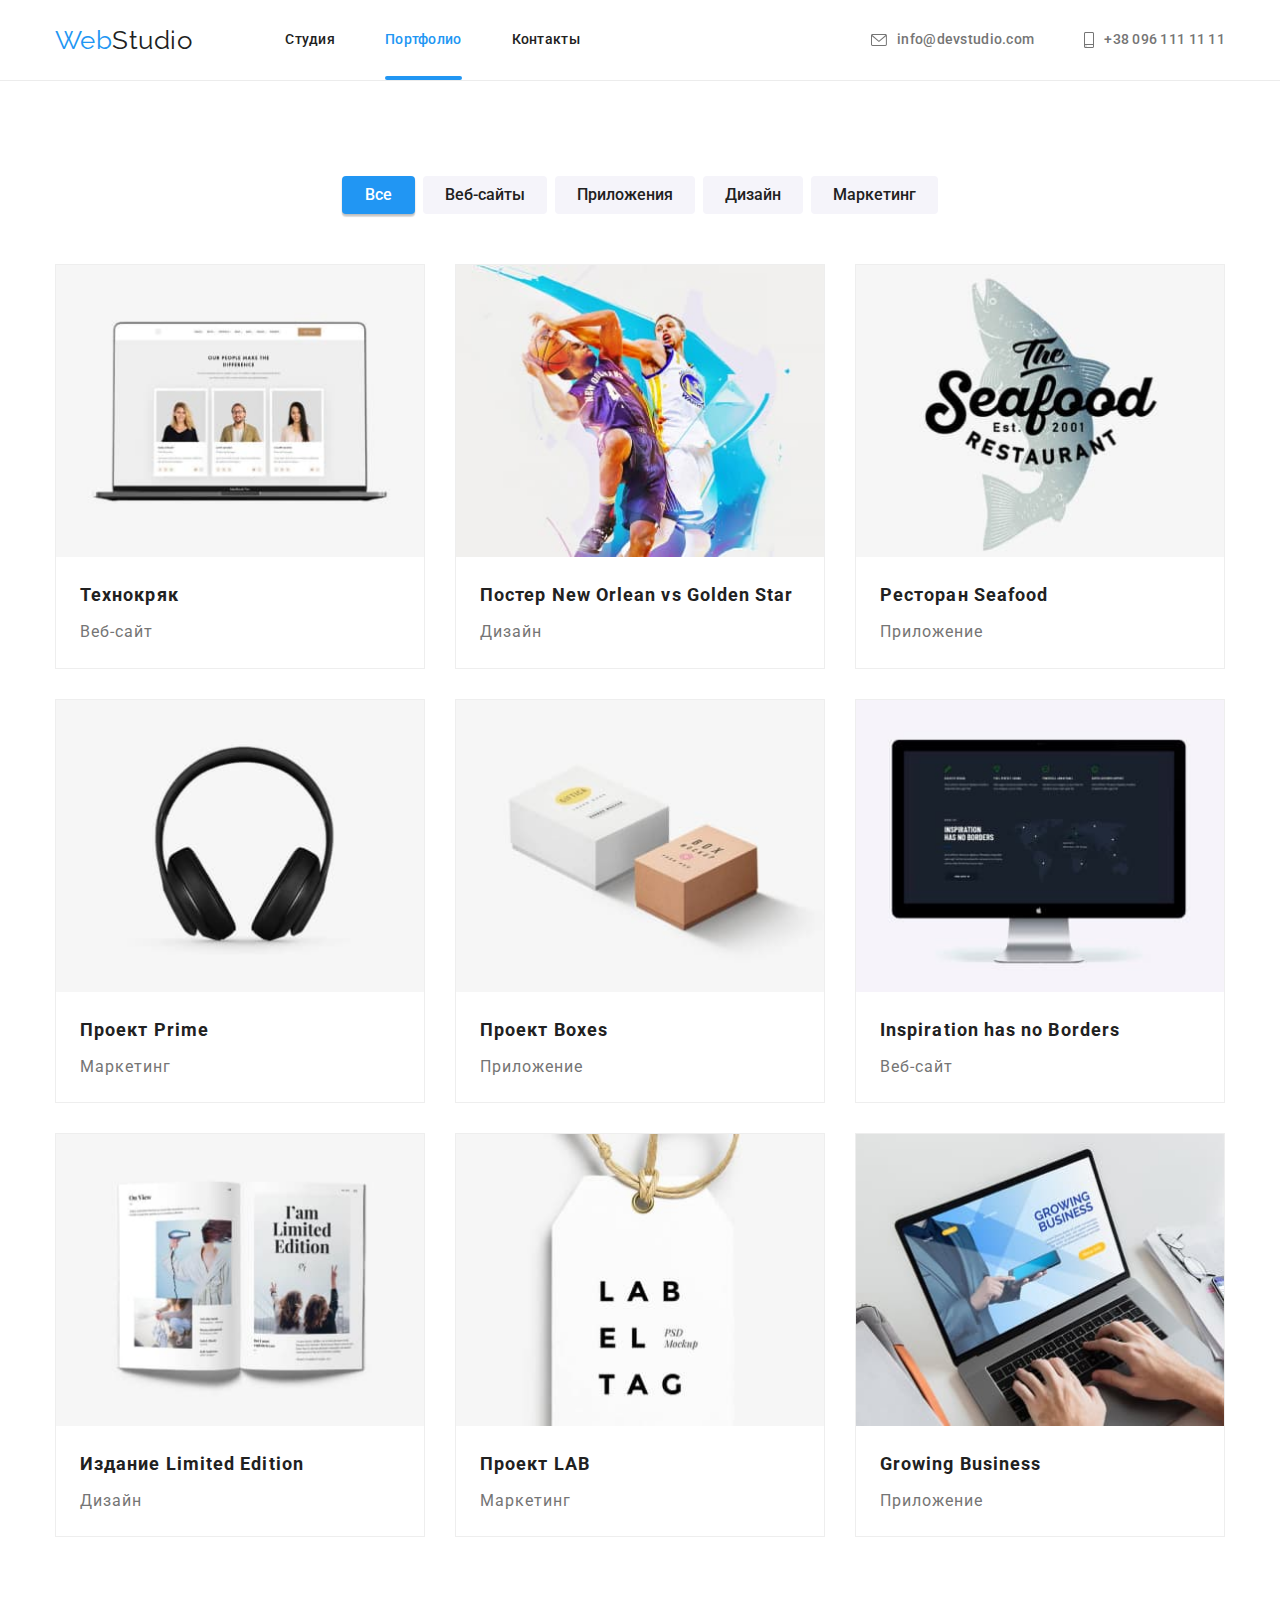
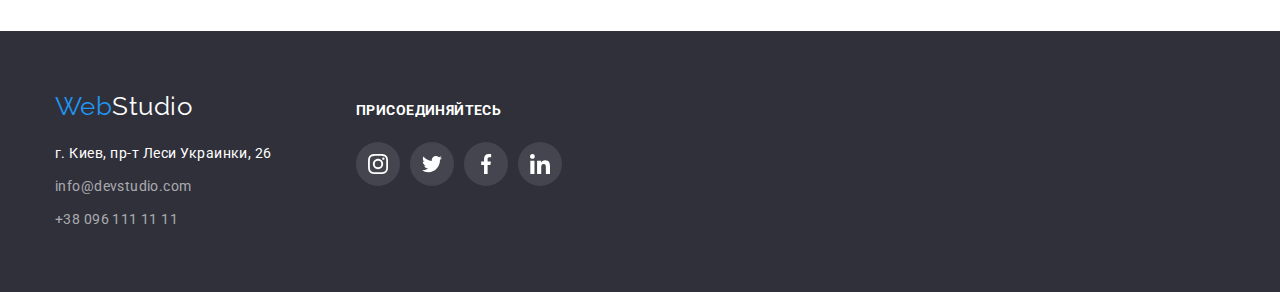
==== portfolio.html @ 2309eb3a "Добавляет файлы из предыдущего ДЗ" ====
<!DOCTYPE html>
<html lang="ru">

<head>
    <meta charset="UTF-8">
    <meta name="viewport" content="width=device-width, initial-scale=1.0">
    <title>Портфолио</title>
    <link rel="stylesheet" href="https://cdnjs.cloudflare.com/ajax/libs/modern-normalize/1.0.0/modern-normalize.min.css">
    <link rel="preconnect" href="https://fonts.gstatic.com">
    <link
        href="https://fonts.googleapis.com/css2?family=Raleway:wght@700&family=Roboto:wght@400;500;700;900&display=swap"
        rel="stylesheet">
    <link rel="stylesheet" href="./css/styles.css">
</head>

<body>
    <header class="header">
        <div class="container">
            <a href="./index.html" class="logo dark"><span class="accent">Web</span>Studio</a>
            <nav class="site-nav">
                <ul class="nav-links">
                    <li class="item"><a href="./index.html" class="links">Студия</a></li>
                    <li class="item"><a href="./portfolio.html" class="links current">Портфолио</a></li>
                    <li class="item"><a href="" class="links">Контакты</a></li>
                </ul>
            </nav>
            <a href="mailto:info@devstudio.com" lang="en" class="email-link links contacts">
                <svg class="link-icon" width="16px" height="12px">
                    <use href="./images/sprite.svg#icon-envelope"></use>
                </svg>
                info@devstudio.com
            </a>
            <a href="tel:380961111111" class="links contacts">
                <svg class="link-icon" width="10px" height="16px">
                    <use href="./images/sprite.svg#icon-smartphone"></use>
                </svg>
                +38 096 111 11 11
            </a>
        </div>
    </header>

    <main>
        <!--Секция с перечислением работ-->
        <section class="section">
            <div class="container">
                <h2 class="visually-hidden">Наши работы</h2>
                <div>
                    <ul class="buttons-list">
                        <li class="item">
                            <button class="button current">Все</button>
                        </li>
                        <li class="item">
                            <button class="button">Веб-сайты</button>
                        </li>
                        <li class="item">
                            <button class="button">Приложения</button>
                        </li>
                        <li class="item">
                            <button class="button">Дизайн</button>
                        </li>
                        <li class="item">
                            <button class="button">Маркетинг</button>
                        </li>
                    </ul>
                </div>
                <div>
                    <ul class="work-list">
                        <li class="item">
                            <a href="#" class="overlay-item-link">
                                <div class="card">
                                    <div class="card-thumb">
                                        <img src="./images/Technokryak.jpg" alt="Ноутбук с изображением веб-сайта" width="370">
                                        <div class="card-overlay">
                                            <div class="action-text">
                                                <p>Технокряк это современная площадка распространения коронавируса. Компании используют эту платформу
                                                    для цифрового
                                                    шпионажа и атак на защищённые сервера конкурентов.</p>
                                            </div>
                                        </div>
                                    </div>
                                    <div class="card-content">
                                        <h3 class="title">Технокряк</h3>
                                        <div><p class="text">Веб-сайт</p></div>
                                    </div>
                                </div>
                            </a>
                        </li>
                        <li class="item">
                            <a href="#" class="overlay-item-link">
                                <div class="card">
                                    <div class="card-thumb">
                                        <img src="./images/NOvsGS.jpg" alt="Два баскетболиста в форме и с мячом" width="370">
                                        <div class="card-overlay">
                                            <div class="action-text">
                                                <p>Технокряк это современная площадка распространения коронавируса. Компании используют эту платформу
                                                    для цифрового
                                                    шпионажа и атак на защищённые сервера конкурентов.</p>
                                            </div>
                                        </div>
                                    </div>
                                    <div class="card-content">
                                        <h3 class="title">Постер <span lang="en">New Orlean vs Golden Star</span></h3>
                                        <p class="text">Дизайн</p>
                                    </div>
                                </div>
                            </a>
                        </li>
                        <li class="item">
                            <a href="#" class="overlay-item-link">
                                <div class="card">
                                    <div class="card-thumb">
                                        <img src="./images/Seafood.jpg"
                                            alt="Логотип ресторана с изображением рыбы на фоне и надписью с названием и годом основания ресторана"
                                            width="370">
                                        <div class="card-overlay">
                                            <div class="action-text">
                                                <p>Технокряк это современная площадка распространения коронавируса. Компании используют эту платформу
                                                    для цифрового
                                                    шпионажа и атак на защищённые сервера конкурентов.</p>
                                            </div>
                                        </div>
                                    </div>
                                    <div class="card-content">
                                        <h3 class="title">Ресторан <span lang="en">Seafood</span></h3>
                                        <p class="text">Приложение</p>
                                    </div>
                                </div>
                            </a>
                        </li>
                        <li class="item">
                            <a href="#" class="overlay-item-link">
                                <div class="card">
                                    <div class="card-thumb">
                                        <img src="./images/Prime.jpg" alt="Черные наушники" width="370">
                                        <div class="card-overlay">
                                            <div class="action-text">
                                                <p>Технокряк это современная площадка распространения коронавируса. Компании используют эту платформу
                                                    для цифрового
                                                    шпионажа и атак на защищённые сервера конкурентов.</p>
                                            </div>
                                        </div>
                                    </div>
                                    <div class="card-content">
                                        <h3 class="title">Проект <span lang="en">Prime</span></h3>
                                        <p class="text">Маркетинг</p>
                                    </div>
                                </div>
                            </a>
                        </li>
                        <li class="item">
                            <a href="#" class="overlay-item-link">
                                <div class="card">
                                    <div class="card-thumb">
                                        <img src="./images/Boxes.jpg"
                                            alt="Белая коробка с надписями и коробка меньшего размера из крафтового картона с надписями" width="370">
                                        <div class="card-overlay">
                                            <div class="action-text">
                                                <p>Технокряк это современная площадка распространения коронавируса. Компании используют эту платформу
                                                    для цифрового
                                                    шпионажа и атак на защищённые сервера конкурентов.</p>
                                            </div>
                                        </div>
                                    </div>
                                    <div class="card-content">
                                        <h3 class="title">Проект <span lang="en">Boxes</span></h3>
                                        <p class="text">Приложение</p>
                                    </div>
                                </div>
                            </a>
                        </li>
                        <li class="item">
                            <a href="#" class="overlay-item-link">
                                <div class="card">
                                    <div class="card-thumb">
                                        <img src="./images/Inspiration.jpg" alt="Монитор с изображением сайта с черным бекграундом" width="370">
                                        <div class="card-overlay">
                                            <div class="action-text">
                                                <p>Технокряк это современная площадка распространения коронавируса. Компании используют эту платформу
                                                    для цифрового
                                                    шпионажа и атак на защищённые сервера конкурентов.</p>
                                            </div>
                                        </div>
                                    </div>
                                    <div class="card-content">
                                        <h3 lang="en" class="title">Inspiration has no Borders</h3>
                                        <p class="text">Веб-сайт</p>
                                    </div>
                                </div>
                            </a>
                        </li>
                        <li class="item">
                            <a href="#" class="overlay-item-link">
                                <div class="card">
                                    <div class="card-thumb">
                                        <img src="./images/LimitedEdition.jpg" alt="Разворот журнала, на котором изображены фото и название издания"
                                            width="370">
                                        <div class="card-overlay">
                                            <div class="action-text">
                                                <p>Технокряк это современная площадка распространения коронавируса. Компании используют эту платформу
                                                    для цифрового
                                                    шпионажа и атак на защищённые сервера конкурентов.</p>
                                            </div>
                                        </div>
                                    </div>
                                    <div class="card-content">
                                        <h3 class="title">Издание <span lang="en">Limited Edition</span></h3>
                                        <p class="text">Дизайн</p>
                                    </div>
                                </div>
                            </a>
                        </li>
                        <li class="item">
                            <a href="#" class="overlay-item-link">
                                <div class="card">
                                    <div class="card-thumb">
                                        <img src="./images/LAB.jpg" alt="Белый ярлык с названием проекта, к ярлыку прикреплена бечевка" width="370">
                                        <div class="card-overlay">
                                            <div class="action-text">
                                                <p>Технокряк это современная площадка распространения коронавируса. Компании используют эту платформу
                                                    для цифрового
                                                    шпионажа и атак на защищённые сервера конкурентов.</p>
                                            </div>
                                        </div>
                                    </div>
                                    <div class="card-content">
                                        <h3 class="title">Проект <span lang="en">LAB</span></h3>
                                        <p class="text">Маркетинг</p>
                                    </div>
                                </div>
                            </a>
                        </li>
                        <li class="item">
                           <a href="#" class="overlay-item-link">
                                <div class="card">
                                    <div class="card-thumb">
                                        <img src="./images/GrowingBusiness.jpg" alt="Черные наушники" width="370">
                                        <div class="card-overlay">
                                            <div class="action-text">
                                                <p>Технокряк это современная площадка распространения коронавируса. Компании используют эту платформу
                                                    для цифрового
                                                    шпионажа и атак на защищённые сервера конкурентов.</p>
                                            </div>
                                        </div>
                                    </div>
                                    <div class="card-content">
                                        <h3 lang="en" class="title">Growing Business</h3>
                                        <p class="text">Приложение</p>
                                    </div>
                                </div>
                           </a>
                        </li>
                    </ul>
                </div>
            </div>
        </section>
    </main>

    <footer class="footer">
        <div class="container">
            <div class="heading">
                <div class="logo-thumb">
                    <a href="./index.html" class="logo light"><span class="accent">Web</span>Studio</a>
                </div>
                <p class="social-title">присоединяйтесь</p>
            </div>
            <div class="actions">
                <address class="address">
                    <p class="location">г. Киев, пр-т Леси Украинки, 26</p>
                    <div class="footer-contacts">
                        <a href="mailto:info@devstudio.com" lang="en" class="email-link links">info@devstudio.com</a>
                        <a href="tel:380961111111" class="links">+38 096 111 11 11</a>
                    </div>
                </address>
                <div class="social-links">
                    <a href="" class="link-thumb">
                        <svg class="link-icon" width="20px" height="20px">
                            <use href="./images/sprite.svg#icon-instagram"></use>
                        </svg>
                    </a>
                    <a href="" class="link-thumb">
                        <svg class="link-icon" width="20px" height="20px">
                            <use href="./images/sprite.svg#icon-twitter"></use>
                        </svg>
                    </a>
                    <a href="" class="link-thumb">
                        <svg class="link-icon" width="20px" height="20px">
                            <use href="./images/sprite.svg#icon-facebook"></use>
                        </svg>
                    </a>
                    <a href="" class="link-thumb">
                        <svg class="link-icon" width="20px" height="20px">
                            <use href="./images/sprite.svg#icon-linkedin"></use>
                        </svg>
                    </a>
                </div>
            </div>
        </div>
    </footer>
</body>

</html>
---- css/styles.css ----
:root {
  --primary-text-color: #757575;
  --sub-text-color: #212121;
  --accent-color: #2196f3;
  --sub-accent-color: rgba(33, 150, 243, 0.9);
  --accent-color-button-hover: #188ce8;
  --primary-text-color-darkbcg: #ffffff;
  --sub-text-color-darkbcg: rgba(255, 255, 255, 0.6);
  --primary-bcg-color: #ffffff;
  --light-bcg-color: #f5f4fa;
  --dark-bcg-color: #2f303a;
  --hero-bcg-color: #c4c4c4;
  --card-shadow: 0px 1px 3px rgba(0, 0, 0, 0.12),
    0px 1px 1px rgba(0, 0, 0, 0.14), 0px 2px 1px rgba(0, 0, 0, 0.2);
  --primary-icon-fill: #afb1b8;
  --sub-icon-fill-darkbcg: rgba(255, 255, 255, 0.1);
  --backdrop-color: rgba(0, 0, 0, 0.2);
  --close-icon-fill: #000000;
  --action-duration: 250ms;
  --action-timing-function: cubic-bezier(0.4, 0, 0.2, 1);
}

body {
  padding-top: 82px;
  background-color: var(--primary-bcg-color);
  color: var(--primary-text-color);
  font-family: "Roboto", sans-serif;
  letter-spacing: 0.03em;
}

ul {
  list-style: none;
  margin: 0;
  padding: 0;
}

h1,
h2,
h3,
p {
  margin: 0;
}

.button {
  display: inline-block;
  border-radius: 4px;
  margin: 0;
  padding: 0;
  border: 0;
  min-width: 73px;
  cursor: pointer;
}

img {
  display: block;
  max-width: 100%;
  height: auto;
}

.visually-hidden {
  position: absolute;
  width: 1px;
  height: 1px;
  margin: -1px;
  border: 0;
  padding: 0;
  clip: rect(0 0 0 0);
  overflow: hidden;
}

/* Общая стилизация*/
.container {
  width: 1200px;
  margin-left: auto;
  margin-right: auto;
  padding-left: 15px;
  padding-right: 15px;
}

.section {
  padding-top: 94px;
  padding-bottom: 94px;
}

.section-title {
  margin-bottom: 50px;
}

.backdrop {
  position: fixed;
  top: 0;
  left: 0;
  width: 100%;
  height: 100%;
  z-index: 2;

  opacity: 1;
  transition: opacity var(--action-duration) var(--action-timing-function);

  background-color: var(--backdrop-color);
}

.backdrop.is-hidden {
  opacity: 0;
  pointer-events: none;
}

.backdrop.is-hidden .modal {
  transform: translate(-50%, -50%) scale(0.7);
}

.modal {
  position: absolute;
  top: 50%;
  left: 50%;

  width: 528px;
  height: 581px;
  border-radius: 4px;

  transform: translate(-50%, -50%) scale(1);
  transition: transform var(--action-duration) var(--action-timing-function),
    opacity var(--action-duration) var(--action-timing-function);

  box-shadow: 0px 1px 3px rgba(0, 0, 0, 0.12), 0px 1px 1px rgba(0, 0, 0, 0.14),
    0px 2px 1px rgba(0, 0, 0, 0.2);
  background-color: var(--primary-bcg-color);
}

.modal-action {
  position: absolute;
  top: 8px;
  right: 8px;

  display: inline-flex;
  justify-content: center;
  align-items: center;

  width: 30px;
  height: 30px;
  border-radius: 50%;
  border: 1px solid rgba(0, 0, 0, 0.1);

  cursor: pointer;
  background-color: var(--primary-bcg-color);
  color: var(--close-icon-fill);
}

.close-icon {
  fill: currentColor;
}

/* Стилизация лого в хедере и футере*/
.logo {
  font-family: "Raleway", sans-serif;
  font-size: 26px;
  line-height: 1.19;
  text-decoration: none;
}

.logo.dark {
  color: var(--sub-text-color);
  margin-right: 93px;
}

.logo.light {
  color: var(--primary-text-color-darkbcg);
}

.accent {
  color: var(--accent-color);
}

/* Стилизация хедера */

.header {
  position: fixed;
  top: 0;
  left: 0;
  width: 100%;
  z-index: 1;

  background-color: var(--primary-bcg-color);
  border-bottom: 1px solid #ececec;
}

.header .container {
  display: flex;
  align-items: center;
}

.header .links {
  display: block;
  padding-top: 32px;
  padding-bottom: 32px;
}

.nav-links {
  display: flex;
}

.nav-links .item:not(:last-child) {
  margin-right: 50px;
}

.links {
  font-weight: 500;
  font-size: 14px;
  line-height: 1.14;
  letter-spacing: 0.02em;
  text-decoration: none;

  transition: color var(--action-duration) var(--action-timing-function);
}
.site-nav .links {
  color: var(--sub-text-color);
}

.header .email-link {
  margin-left: auto;
  margin-right: 50px;
}

.links.contacts {
  display: flex;
  align-items: center;
  color: var(--primary-text-color);
  text-decoration: none;
}

.links:hover,
.links:focus {
  color: var(--accent-color);
}

.links.current {
  position: relative;
  color: var(--accent-color);
}

.links.current::after {
  content: "";
  position: absolute;
  bottom: 0;
  left: 0;
  width: 100%;
  height: 4px;
  border-radius: 2px;

  background: var(--accent-color);
}

.header .link-icon {
  margin-right: 10px;
  fill: currentColor;

  transition: fill var(--action-duration) var(--action-timing-function);
}

.header .link-icon:hover,
.header .link-icon:focus {
  fill: var(--accent-color);
}

/* Стилизация заголовков на странице */
.section-title {
  color: var(--sub-text-color);
  font-weight: 700;
  font-size: 36px;
  line-height: 1.17;
  text-align: center;
}

/* Стилизация секции Герой */
.hero {
  background-color: var(--hero-bcg-color);
  color: var(--primary-text-color-darkbcg);
}

.overlay {
  max-width: 1600px;
  height: 600px;
  margin-left: auto;
  margin-right: auto;
  background-image: linear-gradient(
      to bottom,
      rgba(47, 48, 58, 0.4),
      rgba(47, 48, 58, 0.4)
    ),
    url(../images/Img-Hero.jpg);
  background-position: center;
}

.overlay .container {
  display: flex;
  flex-direction: column;
  align-items: center;
  padding-top: 200px;
  padding-bottom: 200px;
}

.title-container {
  width: 696px;
  margin-bottom: 30px;
}

.hero-title {
  font-weight: 900;
  font-size: 44px;
  line-height: 1.36;
  text-align: center;
  letter-spacing: 0.06em;
  text-transform: uppercase;
}

.hero .button,
.hero .button:hover,
.hero .button:focus {
  padding-top: 10px;
  padding-bottom: 10px;
  padding-right: 32px;
  padding-left: 32px;
  text-align: center;

  color: var(--primary-text-color-darkbcg);
  font-family: "Roboto", sans-serif;
  font-weight: 700;
  font-size: 16px;
  line-height: 1.88;
  letter-spacing: 0.06em;
  box-shadow: 0px 4px 4px rgba(0, 0, 0, 0.15);
}

.hero .button {
  background-color: var(--accent-color);

  transition: background-color var(--action-duration)
    var(--action-timing-function);
}

.hero .button:hover,
.hero .button:focus {
  background-color: var(--accent-color-button-hover);
}

/* Стилизация секции с преимуществами */

.benefits-list {
  display: flex;
}

.benefits-list .item:not(:last-child) {
  margin-right: 30px;
}

.item-background {
  margin: 0 0 30px 0;
  padding: 25px 100px;
  background-color: var(--light-bcg-color);
}

.benefits-list .title {
  margin-bottom: 10px;

  color: var(--sub-text-color);
  font-weight: 700;
  font-size: 14px;
  line-height: 1.14;
  text-transform: uppercase;
}

.benefits-list .text {
  font-size: 14px;
  line-height: 1.71;
}

/* Стилизация секции с услугами */

.section-services {
  padding-bottom: 94px;
}

.services-list {
  display: flex;
}

.services-list .item {
  position: relative;
}

.services-list .item:not(:last-child) {
  margin-right: 30px;
}

.item-label {
  position: absolute;
  bottom: 0;
  left: 0;
  width: 100%;
  padding-top: 27px;
  padding-bottom: 27px;

  text-align: center;

  background: rgba(47, 48, 58, 0.8);
  color: var(--primary-text-color-darkbcg);
  font-weight: 700;
  font-size: 14px;
  line-height: 1.14;
  letter-spacing: 0.03em;
  text-transform: uppercase;
}

/* Стилизация секции с командой */
.section.team {
  background-color: var(--light-bcg-color);
}
.team-list {
  display: flex;

  font-size: 16px;
  line-height: 1.19;
}

.team-list .item {
  box-shadow: var(--card-shadow);
  border-radius: 0px 0px 4px 4px;
  background-color: var(--primary-bcg-color);
}

.team-list .item:not(:last-child) {
  margin-right: 30px;
}

.team-list .employee {
  padding-top: 30px;
  padding-bottom: 30px;

  text-align: center;
}

.team-list .title {
  margin-bottom: 10px;

  color: var(--sub-text-color);
  font-weight: 500;
}

.team-list .job {
  margin-bottom: 16px;
}

.employee .social-links {
  display: flex;
  justify-content: space-between;
  padding: 0 32px;
}

.employee .link-thumb {
  display: inline-flex;
  justify-content: center;
  align-items: center;
  width: 44px;
  height: 44px;
  border-radius: 50%;
  color: var(--primary-icon-fill);

  transition: background-color var(--action-duration)
      var(--action-timing-function),
    color var(--action-duration) var(--action-timing-function);
}

.employee .link-thumb:hover,
.employee .link-thumb:focus {
  background-color: var(--accent-color);
  color: var(--primary-bcg-color);
}

.employee .link-icon {
  fill: currentColor;
}

/* Стилизация секции со списком клиентов */

.section-clients {
  padding: 94px 0;
}

.clients.list {
  display: flex;
}

.clients .item:not(:last-child) {
  margin-right: 30px;
}

.clients .link-thumb {
  display: inline-flex;
  justify-content: center;
  align-items: center;
  width: 170px;
  height: 90px;
  border: 1px solid var(--primary-icon-fill);
  border-radius: 4px;
  background-color: var(--primary-bcg-color);
  color: var(--primary-icon-fill);

  transition: background-color var(--action-duration)
      var(--action-timing-function),
    color var(--action-duration) var(--action-timing-function),
    border var(--action-duration) var(--action-timing-function);
}

.clients .link-thumb:hover,
.clients .link-thumb:focus {
  background-color: var(--primary-bcg-color);
  color: var(--accent-color);
  border: 1px solid var(--accent-color);
}

.clients .link-icon {
  fill: currentColor;
}

/* Стилизация футера */
.footer {
  padding-top: 60px;
  padding-bottom: 60px;
  background-color: var(--dark-bcg-color);
  color: var(--primary-text-color-darkbcg);
}

.footer .heading {
  display: flex;
  align-items: baseline;
  margin-bottom: 20px;
}

.footer .logo-thumb {
  width: 231px;
  margin-right: 70px;
}

.footer .social-title {
  font-size: 14px;
  font-weight: 700;
  line-height: 1.14;
  letter-spacing: 0.03em;
  text-transform: uppercase;
}

.footer .actions {
  display: flex;
  justify-content: flex-start;
}

.footer .address {
  width: 231px;
  margin-right: 70px;
  font-style: normal;
  font-size: 14px;
  line-height: 1.71;
}

.footer .location {
  margin-top: 0px;
  margin-bottom: 9px;
}

.footer-contacts {
  display: flex;
  flex-direction: column;
}

.footer-contacts .email-link {
  margin-left: 0px;
  margin-bottom: 9px;
}

.footer .links {
  color: var(--sub-text-color-darkbcg);

  font-size: 14px;
  font-weight: 400;
  line-height: 1.71;
  letter-spacing: 0.03em;
  text-decoration: none;

  transition: color var(--action-duration) var(--action-timing-function);
}

.footer .links:hover,
.footer .links:focus {
  color: var(--accent-color);
}

.footer .social-links {
  display: flex;
  justify-content: flex-start;
}

.footer .link-thumb {
  display: inline-flex;
  justify-content: center;
  align-items: center;
  width: 44px;
  height: 44px;
  border-radius: 50%;
  background-color: var(--sub-icon-fill-darkbcg);
  color: var(--primary-bcg-color);

  transition: background-color var(--action-duration)
    var(--action-timing-function);
}

.footer .link-thumb:not(:last-child) {
  margin-right: 10px;
}

.footer .link-thumb:hover,
.footer .link-thumb:focus {
  background-color: var(--accent-color);
}

.footer .link-icon {
  fill: currentColor;
}

/* Стилизация страницы Портфолио */

/* Стилизация кнопок */
.buttons-list {
  display: flex;
  justify-content: center;
  margin-bottom: 50px;
}

.buttons-list .item:not(:last-child) {
  margin-right: 8px;
}

.buttons-list .button,
.button:hover,
.button:focus,
.button.current {
  padding-top: 6px;
  padding-bottom: 6px;
  padding-right: 22px;
  padding-left: 22px;
  text-align: center;

  font-weight: 500;
  font-size: 16px;
  line-height: 1.63;
}

.buttons-list .button {
  background-color: var(--light-bcg-color);
  color: var(--sub-text-color);
  box-shadow: none;

  transition: background-color var(--action-duration)
      var(--action-timing-function),
    color var(--action-duration) var(--action-timing-function),
    box-shadow var(--action-duration) var(--action-timing-function);
}

.buttons-list .button:hover,
.buttons-list .button:focus,
.buttons-list .button.current {
  background-color: var(--accent-color);
  color: var(--primary-text-color-darkbcg);
  box-shadow: 0px 3px 1px rgba(0, 0, 0, 0.1), 0px 1px 2px rgba(0, 0, 0, 0.08),
    0px 2px 2px rgba(0, 0, 0, 0.12);
}

/* Стилизация секции с работами */

.work-list {
  display: flex;
  flex-wrap: wrap;
  margin-top: -30px;
  margin-left: -30px;
}

.work-list .item {
  flex-basis: calc(100% / 3 - 30px);
  margin-top: 30px;
  margin-left: 30px;
}

.overlay-item-link {
  display: block;

  color: var(--primary-text-color);
  text-decoration: none;

  transition: box-shadow var(--action-duration) var(--action-timing-function);
}

.overlay-item-link:hover,
.overlay-item-link:focus {
  box-shadow: 0px 1px 1px rgba(0, 0, 0, 0.12), 0px 4px 4px rgba(0, 0, 0, 0.06),
    1px 4px 6px rgba(0, 0, 0, 0.16);
}

.card {
  border: 1px solid #eeeeee;
  box-shadow: none;
}

.card-thumb {
  position: relative;
  overflow: hidden;
}

.card-overlay {
  position: absolute;
  top: 0;
  left: 0;
  width: 100%;
  height: 100%;

  background: var(--sub-accent-color);
  opacity: 0;

  transform: translateY(100%);
  transition: opacity var(--action-duration) var(--action-timing-function),
    transform var(--action-duration) var(--action-timing-function);
}

.card-thumb:hover .card-overlay {
  opacity: 1;
  transform: translateY(0);
}

.action-text {
  position: absolute;
  top: 50%;
  left: 50%;
  transform: translate(-50%, -50%);
  width: 322px;
  height: 168px;

  font-size: 18px;
  line-height: 1.56;
  letter-spacing: 0.03em;

  transition: opacity var(--action-duration) var(--action-timing-function);

  color: var(--primary-text-color-darkbcg);
  opacity: 0;
}

.card-thumb:hover .action-text {
  opacity: 1;
}

.card-content {
  padding-top: 20px;
  padding-bottom: 20px;
  padding-right: 24px;
  padding-left: 24px;
}

.card-content .title {
  margin-bottom: 4px;

  color: var(--sub-text-color);
  font-weight: 700;
  font-size: 18px;
  line-height: 2;
  letter-spacing: 0.06em;
}

.card-content .text {
  font-size: 16px;
  line-height: 1.88;
  letter-spacing: 0.06em;
}
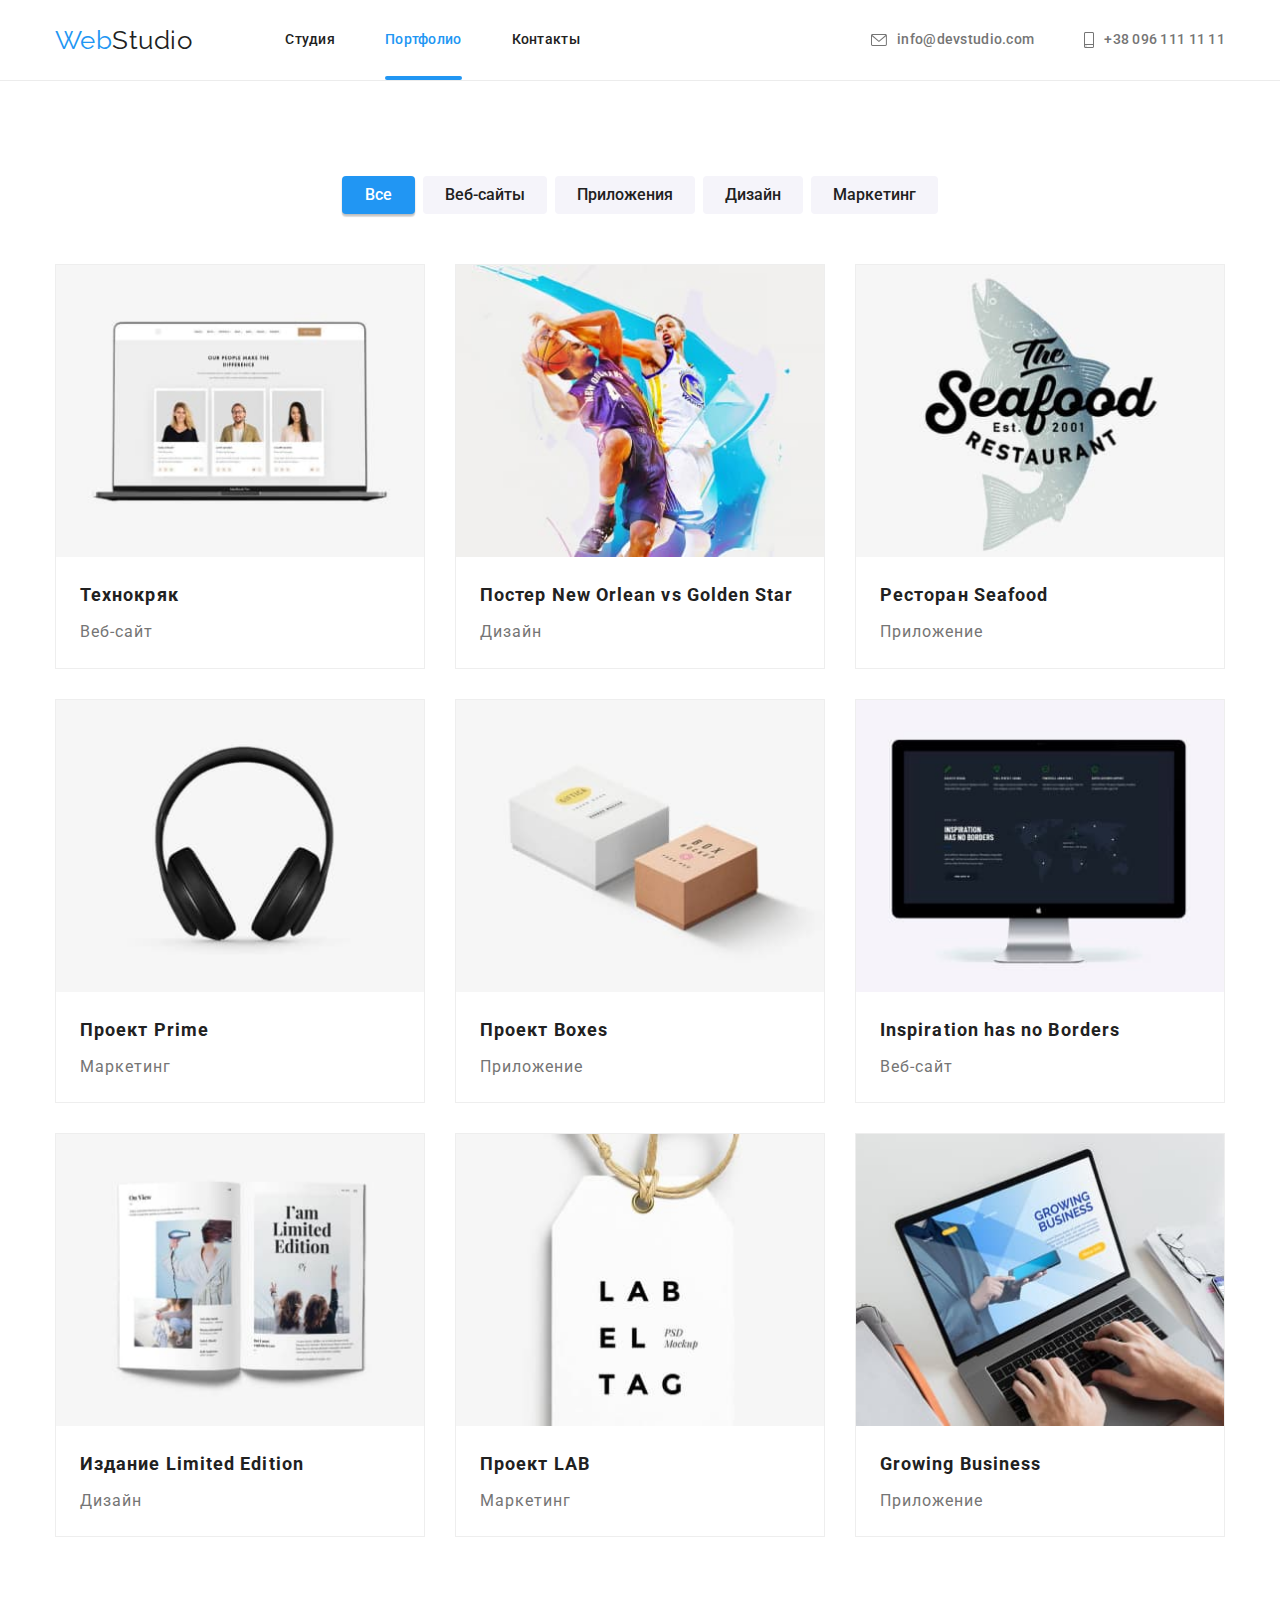
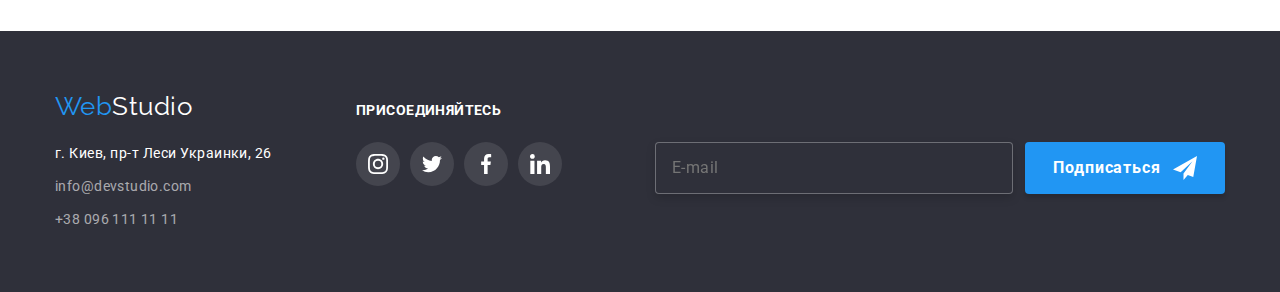
==== commit 33599b7b: "Добавляет форму подписки на рассылку в футере на странице Портфолио" ====
--- a/portfolio.html
+++ b/portfolio.html
@@ -293,6 +293,19 @@
                         </svg>
                     </a>
                 </div>
+                <div>
+                    <form name="subscribe-form" autocomplete="on" novalidate class="subscribe-form">
+                        <div class="subscribe-field">
+                            <input type="email" name="email" placeholder="E-mail" class="subscribe-input">
+                        </div>
+                        <button type="submit" class="subscribe button">
+                            Подписаться
+                            <svg class="subscribe-icon" width="24px" height="24px">
+                                <use href="./images/sprite.svg#icon-icon-send"></use>
+                            </svg>
+                        </button>
+                    </form>
+                </div>
             </div>
         </div>
     </footer>
--- a/css/styles.css
+++ b/css/styles.css
@@ -541,12 +541,17 @@
   margin-right: 70px;
 }
 
-.footer .social-title {
+.footer .social-title,
+.footer .subscribe-title {
   font-size: 14px;
   font-weight: 700;
   line-height: 1.14;
   letter-spacing: 0.03em;
   text-transform: uppercase;
+}
+
+.footer .social-title {
+  margin-right: 154px;
 }
 
 .footer .actions {
@@ -597,6 +602,7 @@
 .footer .social-links {
   display: flex;
   justify-content: flex-start;
+  margin-right: 93px;
 }
 
 .footer .link-thumb {
@@ -626,6 +632,92 @@
   fill: currentColor;
 }
 
+.footer .label-subscribe {
+  font-weight: normal;
+  font-size: 16px;
+  line-height: 20px;
+  letter-spacing: 0.03em;
+  color: var(--sub-text-color-darkbcg);
+}
+
+.subscribe-form {
+  display: flex;
+
+  width: 570px;
+  margin-right: 0;
+  margin-left: auto;
+}
+
+.subscribe-field {
+  justify-content: center;
+  align-items: flex-start;
+}
+
+.subscribe-input {
+  display: flex;
+  justify-content: center;
+  align-items: center;
+  text-align: start;
+
+  margin-right: 12px;
+  padding-top: 15px;
+  padding-bottom: 15px;
+  padding-right: 0;
+  padding-left: 16px;
+  width: 358px;
+
+  font-size: 16px;
+  line-height: 1.25;
+  letter-spacing: 0.03em;
+
+  background-color: var(--dark-bcg-color);
+  color: var(--sub-text-color-darkbcg);
+  border-radius: 4px;
+  border: 1px solid rgba(255, 255, 255, 0.3);
+
+  filter: drop-shadow(0px 4px 4px rgba(0, 0, 0, 0.15));
+}
+
+.subscribe.button,
+.subscribe.button:hover,
+.subscribe.button:focus {
+  display: flex;
+  justify-content: center;
+  align-items: center;
+  width: 200px;
+
+  font-family: "Roboto", sans-serif;
+  font-weight: 700;
+  font-size: 16px;
+  line-height: 1.88;
+  letter-spacing: 0.06em;
+
+  color: var(--primary-text-color-darkbcg);
+  box-shadow: 0px 4px 4px rgba(0, 0, 0, 0.15);
+}
+
+.subscribe.button {
+  background-color: var(--accent-color);
+
+  transition: background-color var(--action-duration)
+    var(--action-timing-function);
+}
+
+.subscribe.button:not(:last-child) {
+  margin-right: 12px;
+}
+
+.subscribe.button:hover,
+.subscribe.button:focus {
+  background-color: var(--accent-color-button-hover);
+}
+
+.footer .subscribe-icon {
+  margin-left: 12px;
+
+  fill: currentColor;
+}
+
 /* Стилизация страницы Портфолио */
 
 /* Стилизация кнопок */
@@ -729,7 +821,8 @@
     transform var(--action-duration) var(--action-timing-function);
 }
 
-.card-thumb:hover .card-overlay {
+.overlay-item-link:hover .card-overlay,
+.overlay-item-link:focus .card-overlay {
   opacity: 1;
   transform: translateY(0);
 }
@@ -752,7 +845,8 @@
   opacity: 0;
 }
 
-.card-thumb:hover .action-text {
+.overlay-item-link:hover .action-text,
+.overlay-item-link:focus .action-text {
   opacity: 1;
 }
 
